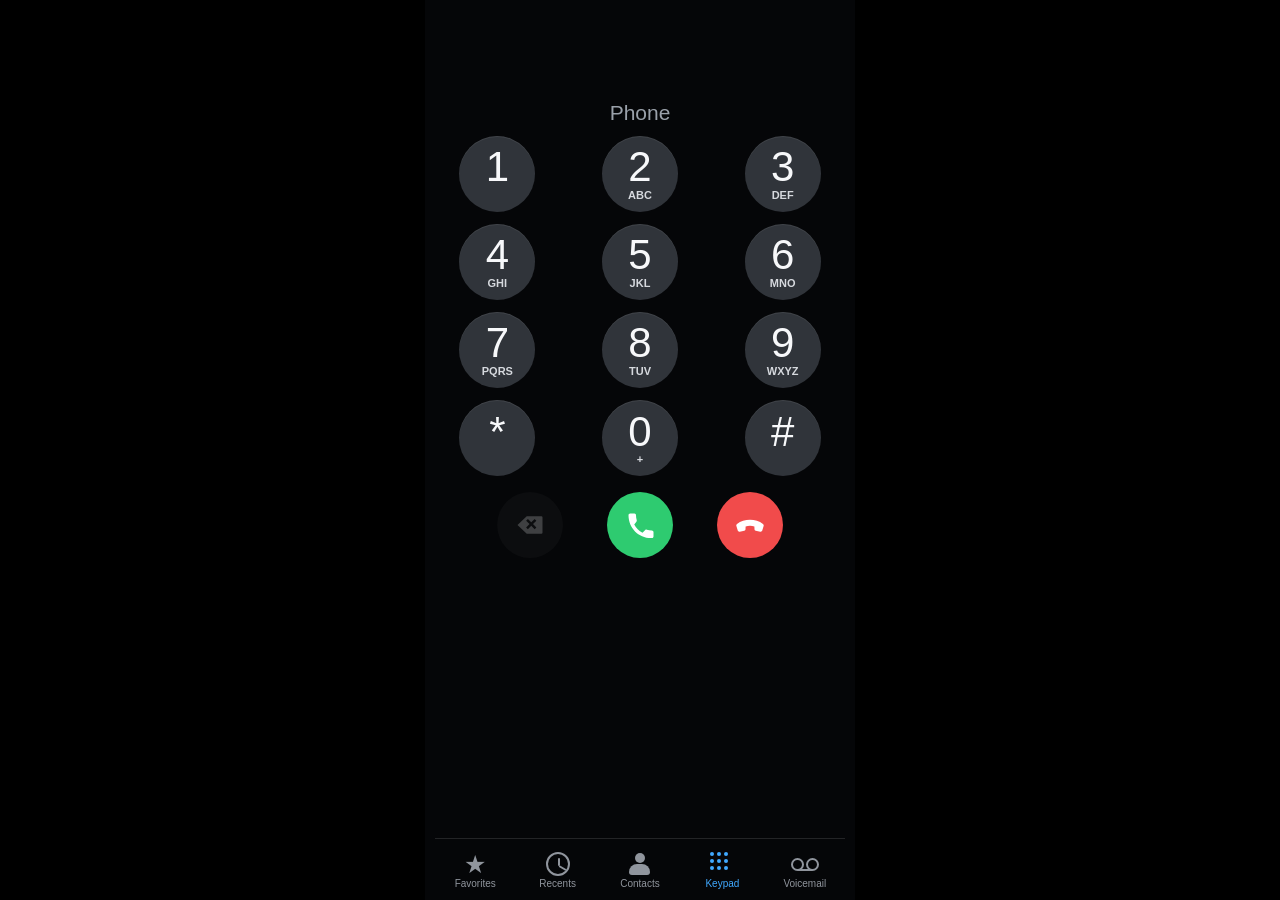
==== index.html @ d6d91396 "Add files via upload" ====
<!doctype html>
<html lang="en">
  <head>
    <meta charset="utf-8">
    <meta name="viewport" content="width=device-width, initial-scale=1, viewport-fit=cover">
    <meta name="theme-color" content="#050608">
    <meta name="apple-mobile-web-app-capable" content="yes">
    <meta name="apple-mobile-web-app-title" content="Phone">
    <meta name="apple-mobile-web-app-status-bar-style" content="black-translucent">
    <title>Phone</title>
    <link rel="manifest" href="manifest.webmanifest?v=19">
    <link rel="stylesheet" href="styles-v22.css">
  </head>
  <body>
    <main class="phone-shell" aria-label="Phone">
      <section class="screen" aria-label="Dialer">
        <section class="call-display" aria-live="polite">
          <div id="carrier" class="carrier">No Caller ID</div>
          <div id="numberDisplay" class="number-display" aria-label="Entered phone number">&nbsp;</div>
          <div id="callState" class="call-state">Phone</div>
        </section>

        <section class="keypad" aria-label="Dial pad">
          <button class="key" data-key="1" aria-label="1"><span>1</span><small>&nbsp;</small></button>
          <button class="key" data-key="2" aria-label="2 ABC"><span>2</span><small>ABC</small></button>
          <button class="key" data-key="3" aria-label="3 DEF"><span>3</span><small>DEF</small></button>
          <button class="key" data-key="4" aria-label="4 GHI"><span>4</span><small>GHI</small></button>
          <button class="key" data-key="5" aria-label="5 JKL"><span>5</span><small>JKL</small></button>
          <button class="key" data-key="6" aria-label="6 MNO"><span>6</span><small>MNO</small></button>
          <button class="key" data-key="7" aria-label="7 PQRS"><span>7</span><small>PQRS</small></button>
          <button class="key" data-key="8" aria-label="8 TUV"><span>8</span><small>TUV</small></button>
          <button class="key" data-key="9" aria-label="9 WXYZ"><span>9</span><small>WXYZ</small></button>
          <button class="key" data-key="*" aria-label="star"><span>*</span><small>&nbsp;</small></button>
          <button class="key" data-key="0" aria-label="0 plus"><span>0</span><small>+</small></button>
          <button class="key" data-key="#" aria-label="pound"><span>#</span><small>&nbsp;</small></button>
        </section>

        <section class="controls" aria-label="Call controls">
          <button id="backspace" class="icon-button ghost" aria-label="Delete last digit">
            <svg viewBox="0 0 24 24" aria-hidden="true"><path d="M21 5H9.4L2 12l7.4 7H21a1 1 0 0 0 1-1V6a1 1 0 0 0-1-1Zm-5.3 10.3L13 12.6l-2.7 2.7-1.4-1.4 2.7-2.7-2.7-2.7 1.4-1.4L13 9.8l2.7-2.7 1.4 1.4-2.7 2.7 2.7 2.7-1.4 1.4Z"/></svg>
          </button>
          <button id="callButton" class="call-button" aria-label="Call">
            <svg viewBox="0 0 24 24" aria-hidden="true"><path d="M6.6 10.8c1.4 2.8 3.8 5.2 6.6 6.6l2.2-2.2c.3-.3.8-.4 1.2-.3 1.3.4 2.7.6 4.1.6.7 0 1.3.6 1.3 1.3v3.5c0 .7-.6 1.3-1.3 1.3C10.4 22 2 13.6 2 3.3 2 2.6 2.6 2 3.3 2h3.5C7.5 2 8 2.6 8 3.3c0 1.4.2 2.8.6 4.1.1.4 0 .9-.3 1.2l-1.7 2.2Z"/></svg>
          </button>
          <button id="endButton" class="icon-button end" aria-label="End call">
            <svg viewBox="0 0 24 24" aria-hidden="true"><path d="M21.8 15.6c-.2.7-.9 1.1-1.6.9l-3.6-.8c-.6-.1-1-.6-1-1.2l-.1-2.2c-2.3-.7-4.7-.7-7 0l-.1 2.2c0 .6-.4 1.1-1 1.2l-3.6.8c-.7.2-1.4-.2-1.6-.9L1.1 12c-.2-.6 0-1.2.5-1.6 5.8-4.5 15-4.5 20.8 0 .5.4.7 1 .5 1.6l-1.1 3.6Z"/></svg>
          </button>
        </section>

        <nav class="phone-tabs" aria-label="Phone sections">
          <button class="phone-tab" type="button" aria-disabled="true">
            <span class="tab-icon star-icon" aria-hidden="true">★</span>
            <span>Favorites</span>
          </button>
          <button class="phone-tab" type="button" aria-disabled="true">
            <span class="tab-icon clock-icon" aria-hidden="true"></span>
            <span>Recents</span>
          </button>
          <button class="phone-tab" type="button" aria-disabled="true">
            <span class="tab-icon contact-icon" aria-hidden="true"></span>
            <span>Contacts</span>
          </button>
          <button class="phone-tab active" type="button" aria-current="page">
            <span class="tab-icon keypad-icon" aria-hidden="true"><i></i><i></i><i></i><i></i><i></i><i></i><i></i><i></i><i></i></span>
            <span>Keypad</span>
          </button>
          <button class="phone-tab" type="button" aria-disabled="true">
            <span class="tab-icon voicemail-icon" aria-hidden="true"><i></i><i></i></span>
            <span>Voicemail</span>
          </button>
        </nav>
      </section>
    </main>

    <audio id="correctAudio" preload="auto" src="assets/correct-call.mp3"></audio>
    <audio id="wrongAudio" preload="auto" src="assets/wrong-number.mp3"></audio>
    <script src="app-v22.js"></script>
  </body>
</html>
---- styles-v22.css ----
:root {
  color-scheme: dark;
  --key-size: clamp(56px, min(19vw, 9.1dvh), 76px);
  --key-gap: clamp(7px, 1.35dvh, 13px);
  --control-size: clamp(56px, 8dvh, 66px);
  --bg: #0b0d10;
  --case: #111317;
  --case-edge: #292d33;
  --glass: #050608;
  --text: #f7f8fa;
  --muted: #9aa1aa;
  --key: #30343a;
  --key-active: #4b5159;
  --green: #2ecb70;
  --red: #f14b4b;
}

* {
  box-sizing: border-box;
}

html,
body {
  width: 100%;
  height: 100%;
  min-height: 100%;
  margin: 0;
}

body {
  min-height: 100dvh;
  overflow: hidden;
  background: #000;
  color: var(--text);
  font-family: -apple-system, BlinkMacSystemFont, "SF Pro Display", "Segoe UI", sans-serif;
  letter-spacing: 0;
  user-select: none;
  -webkit-tap-highlight-color: transparent;
}

button {
  border: 0;
  color: inherit;
  font: inherit;
}

.phone-shell {
  width: min(100vw, 430px);
  height: 100dvh;
  min-height: 0;
  margin: 0 auto;
  padding: 0;
  background: var(--glass);
}

.screen {
  position: relative;
  display: grid;
  grid-template-rows: auto auto auto minmax(0, 1fr) auto;
  width: 100%;
  height: 100%;
  overflow: hidden;
  padding: max(10px, env(safe-area-inset-top)) 22px max(2px, env(safe-area-inset-bottom));
  border-radius: 0;
  background: var(--glass);
}

.call-display {
  display: flex;
  flex-direction: column;
  justify-content: end;
  min-width: 0;
  height: clamp(92px, 15dvh, 126px);
  padding: 0 0 clamp(6px, 1.2dvh, 12px);
  text-align: center;
}

.carrier {
  display: none;
}

.number-display {
  min-height: 42px;
  width: 100%;
  overflow: hidden;
  text-overflow: ellipsis;
  color: var(--text);
  font-size: clamp(30px, 8vw, 43px);
  font-weight: 350;
  line-height: 1.12;
  white-space: nowrap;
}

.call-state {
  min-height: 20px;
  color: var(--muted);
  font-size: clamp(16px, 4.2vw, 21px);
  line-height: 1.2;
}

.keypad {
  display: grid;
  grid-template-columns: repeat(3, minmax(0, 1fr));
  gap: var(--key-gap) clamp(24px, 9vw, 48px);
  justify-items: center;
  width: 100%;
  max-width: 380px;
  margin: 0 auto;
  padding: 0 0 clamp(6px, 1.3dvh, 12px);
}

.key {
  display: flex;
  flex-direction: column;
  align-items: center;
  justify-content: center;
  width: var(--key-size);
  height: var(--key-size);
  padding: 0;
  aspect-ratio: 1;
  border-radius: 999px;
  background: var(--key);
  line-height: 1;
  text-align: center;
  box-shadow: inset 0 1px 0 rgba(255, 255, 255, .08);
  transition: background .08s ease, transform .08s ease;
}

.key span {
  display: block;
  width: 100%;
  height: auto;
  font-size: clamp(31px, 9vw, 42px);
  font-weight: 360;
  font-variant-numeric: tabular-nums;
  line-height: .9;
  text-align: center;
  transform: translateY(1px);
}

.key small {
  display: block;
  width: 100%;
  height: 11px;
  margin-top: 5px;
  font-size: clamp(8px, 2.6vw, 11px);
  font-weight: 750;
  line-height: 11px;
  text-align: center;
  color: #d6d9de;
}

.key:active,
.key.is-pressed {
  background: var(--key-active);
  transform: scale(.96);
}

.controls {
  display: grid;
  grid-template-columns: repeat(3, minmax(0, 1fr));
  align-items: center;
  justify-items: center;
  width: 100%;
  max-width: 330px;
  min-height: calc(var(--control-size) + 10px);
  margin: 0 auto;
  padding: 4px 0 6px;
}

.call-button,
.icon-button {
  display: grid;
  place-items: center;
  width: var(--control-size);
  height: var(--control-size);
  padding: 0;
  border-radius: 999px;
  transition: filter .1s ease, transform .1s ease, opacity .1s ease;
}

.call-button {
  background: var(--green);
}

.icon-button {
  background: rgba(255, 255, 255, .12);
}

.icon-button.ghost {
  opacity: .72;
}

.icon-button.end {
  background: var(--red);
}

.icon-button:disabled {
  opacity: .24;
}

.call-button:active,
.icon-button:active {
  filter: brightness(1.12);
  transform: scale(.95);
}

svg {
  display: block;
  width: 30px;
  height: 30px;
  margin: auto;
  fill: currentColor;
}

.call-button svg,
.end svg {
  color: #fff;
}

.call-button svg {
  transform: translate(1px, 1px);
}

.end svg {
  transform: translateY(1px);
}

.phone-tabs {
  grid-row: 5;
  display: grid;
  grid-template-columns: repeat(5, minmax(0, 1fr));
  align-items: end;
  gap: 2px;
  margin: 0 -12px;
  padding: 3px 0 0;
  border-top: 1px solid rgba(255, 255, 255, .12);
}

.phone-tab {
  display: grid;
  justify-items: center;
  align-content: center;
  gap: 3px;
  min-width: 0;
  height: clamp(45px, 7dvh, 56px);
  padding: 0;
  background: transparent;
  color: #90959d;
  font-size: clamp(8px, 2.4vw, 10px);
  line-height: 1;
}

.phone-tab.active {
  color: #40a9ff;
}

.tab-icon {
  position: relative;
  display: grid;
  place-items: center;
  width: 24px;
  height: 24px;
}

.star-icon {
  font-size: 25px;
  line-height: 24px;
}

.clock-icon {
  border: 2px solid currentColor;
  border-radius: 50%;
}

.clock-icon::before,
.clock-icon::after {
  content: "";
  position: absolute;
  left: 10px;
  top: 4px;
  width: 2px;
  height: 8px;
  border-radius: 2px;
  background: currentColor;
  transform-origin: 1px 8px;
}

.clock-icon::after {
  transform: rotate(120deg);
}

.contact-icon::before {
  content: "";
  position: absolute;
  top: 1px;
  width: 10px;
  height: 10px;
  border-radius: 50%;
  background: currentColor;
}

.contact-icon::after {
  content: "";
  position: absolute;
  bottom: 1px;
  width: 21px;
  height: 11px;
  border-radius: 11px 11px 4px 4px;
  background: currentColor;
}

.keypad-icon {
  grid-template-columns: repeat(3, 4px);
  grid-template-rows: repeat(3, 4px);
  gap: 3px;
}

.keypad-icon i {
  width: 4px;
  height: 4px;
  border-radius: 50%;
  background: currentColor;
}

.voicemail-icon {
  width: 28px;
}

.voicemail-icon::before {
  content: "";
  position: absolute;
  left: 7px;
  right: 7px;
  bottom: 5px;
  height: 2px;
  background: currentColor;
}

.voicemail-icon i {
  position: absolute;
  bottom: 5px;
  width: 13px;
  height: 13px;
  border: 2px solid currentColor;
  border-radius: 50%;
}

.voicemail-icon i:first-child {
  left: 0;
}

.voicemail-icon i:last-child {
  right: 0;
}

@media (max-height: 760px) {
  :root {
    --key-size: clamp(48px, min(16.5vw, 8.1dvh), 58px);
    --key-gap: clamp(4px, 1dvh, 8px);
    --control-size: clamp(50px, 7.2dvh, 58px);
  }

  .screen {
    padding-top: max(6px, env(safe-area-inset-top));
    padding-bottom: max(2px, env(safe-area-inset-bottom));
  }

  .call-display {
    height: clamp(74px, 13dvh, 92px);
    padding-bottom: 6px;
  }

  .phone-tab {
    height: 46px;
  }
}

@media (max-height: 620px) {
  :root {
    --key-size: clamp(42px, min(14.5vw, 7.2dvh), 50px);
    --key-gap: 4px;
    --control-size: 48px;
  }

  .number-display {
    min-height: 36px;
    font-size: 27px;
  }

  .call-state {
    min-height: 16px;
    font-size: 13px;
  }

  .key span {
    font-size: 27px;
    line-height: .92;
  }

  .key small {
    height: 9px;
    margin-top: 3px;
    font-size: 8px;
    line-height: 9px;
  }

  .phone-tab {
    height: 42px;
    font-size: 8px;
  }
}

@media (max-width: 500px) {
  body {
    display: block;
    background: #000;
  }

  .phone-shell {
    width: 100vw;
    height: 100dvh;
    min-height: 0;
    padding: 0;
    border: 0;
    border-radius: 0;
    box-shadow: none;
  }

  .screen {
    border-radius: 0;
  }
}

@media (display-mode: standalone) {
  body {
    background: #000;
  }

  .phone-shell {
    width: 100vw;
    height: 100dvh;
    min-height: 0;
    padding: 0;
    border: 0;
    border-radius: 0;
    box-shadow: none;
  }

  .screen {
    border-radius: 0;
  }
}
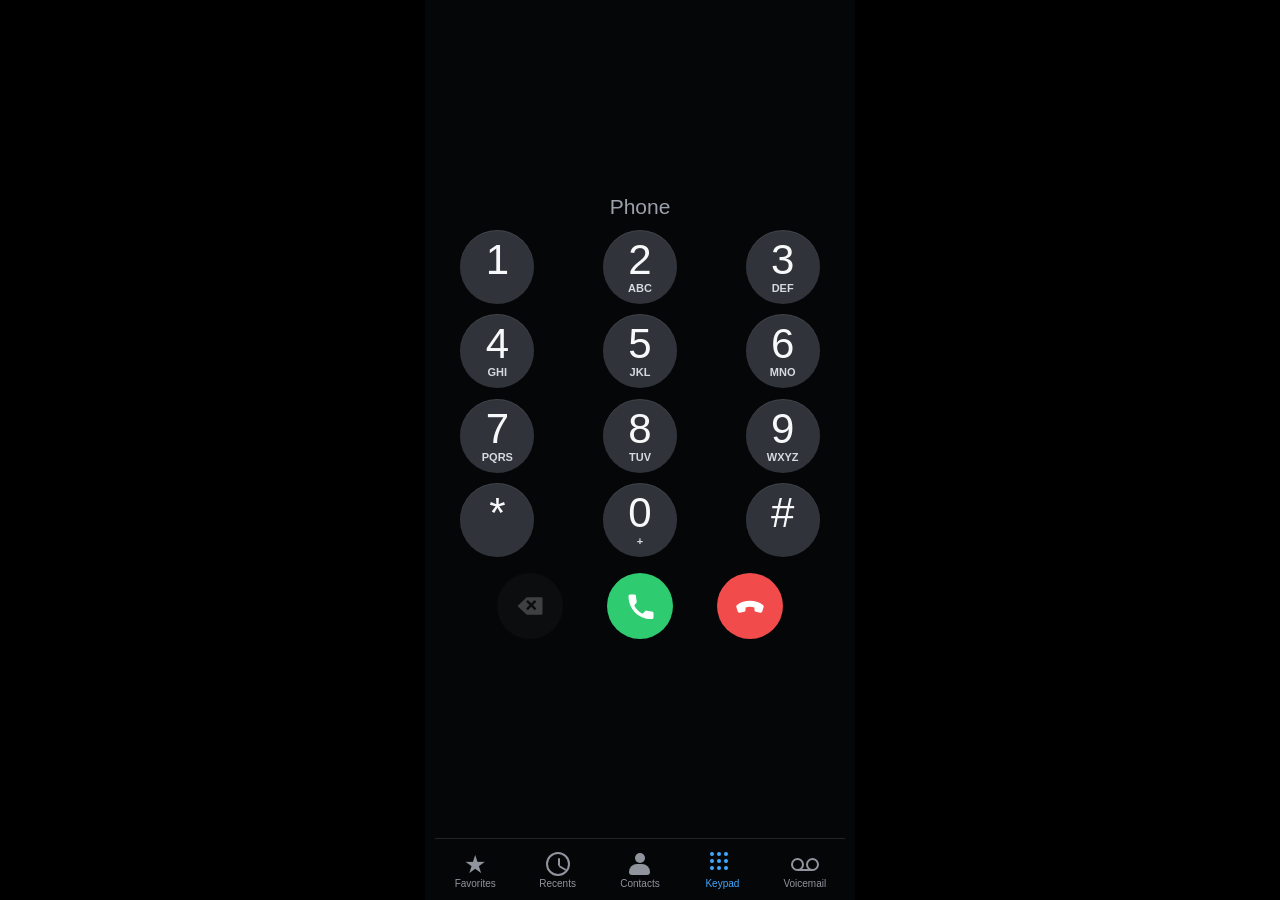
==== commit fd1bd663: "Add files via upload" ====
--- a/index.html
+++ b/index.html
@@ -9,7 +9,7 @@
     <meta name="apple-mobile-web-app-status-bar-style" content="black-translucent">
     <title>Phone</title>
     <link rel="manifest" href="manifest.webmanifest?v=19">
-    <link rel="stylesheet" href="styles-v22.css">
+    <link rel="stylesheet" href="styles-v24.css">
   </head>
   <body>
     <main class="phone-shell" aria-label="Phone">
@@ -74,6 +74,6 @@
 
     <audio id="correctAudio" preload="auto" src="assets/correct-call.mp3"></audio>
     <audio id="wrongAudio" preload="auto" src="assets/wrong-number.mp3"></audio>
-    <script src="app-v22.js"></script>
+    <script src="app-v24.js"></script>
   </body>
 </html>
--- a/styles-v24.css
+++ b/styles-v24.css
@@ -0,0 +1,457 @@
+:root {
+  color-scheme: dark;
+  --key-size: clamp(54px, min(18.5vw, 8.7dvh), 74px);
+  --key-gap: clamp(6px, 1.15dvh, 12px);
+  --control-size: clamp(56px, 8dvh, 66px);
+  --bg: #0b0d10;
+  --case: #111317;
+  --case-edge: #292d33;
+  --glass: #050608;
+  --text: #f7f8fa;
+  --muted: #9aa1aa;
+  --key: #30343a;
+  --key-active: #4b5159;
+  --green: #2ecb70;
+  --red: #f14b4b;
+}
+
+* {
+  box-sizing: border-box;
+}
+
+html,
+body {
+  width: 100%;
+  height: 100%;
+  min-height: 100%;
+  margin: 0;
+}
+
+body {
+  min-height: 100dvh;
+  overflow: hidden;
+  background: #000;
+  color: var(--text);
+  font-family: -apple-system, BlinkMacSystemFont, "SF Pro Display", "Segoe UI", sans-serif;
+  letter-spacing: 0;
+  user-select: none;
+  -webkit-tap-highlight-color: transparent;
+}
+
+button {
+  border: 0;
+  color: inherit;
+  font: inherit;
+}
+
+.phone-shell {
+  width: min(100vw, 430px);
+  height: 100dvh;
+  min-height: 0;
+  margin: 0 auto;
+  padding: 0;
+  background: var(--glass);
+}
+
+.screen {
+  position: relative;
+  display: grid;
+  grid-template-rows: auto auto auto minmax(0, 1fr) auto;
+  width: 100%;
+  height: 100%;
+  overflow: hidden;
+  padding: max(10px, env(safe-area-inset-top)) 22px max(2px, env(safe-area-inset-bottom));
+  border-radius: 0;
+  background: var(--glass);
+}
+
+.call-display {
+  display: flex;
+  flex-direction: column;
+  justify-content: end;
+  min-width: 0;
+  height: clamp(140px, 25dvh, 220px);
+  padding: 0 0 clamp(6px, 1.2dvh, 12px);
+  text-align: center;
+}
+
+.carrier {
+  display: none;
+}
+
+.number-display {
+  min-height: 42px;
+  width: 100%;
+  overflow: hidden;
+  text-overflow: ellipsis;
+  color: var(--text);
+  font-size: clamp(30px, 8vw, 43px);
+  font-weight: 350;
+  line-height: 1.12;
+  white-space: nowrap;
+}
+
+.call-state {
+  min-height: 20px;
+  color: var(--muted);
+  font-size: clamp(16px, 4.2vw, 21px);
+  line-height: 1.2;
+}
+
+.keypad {
+  display: grid;
+  grid-template-columns: repeat(3, minmax(0, 1fr));
+  gap: var(--key-gap) clamp(24px, 9vw, 48px);
+  justify-items: center;
+  width: 100%;
+  max-width: 380px;
+  margin: 0 auto;
+  padding: 0 0 clamp(6px, 1.3dvh, 12px);
+}
+
+.key {
+  display: flex;
+  flex-direction: column;
+  align-items: center;
+  justify-content: center;
+  width: var(--key-size);
+  height: var(--key-size);
+  padding: 0;
+  aspect-ratio: 1;
+  border-radius: 999px;
+  background: var(--key);
+  line-height: 1;
+  text-align: center;
+  box-shadow: inset 0 1px 0 rgba(255, 255, 255, .08);
+  transition: background .08s ease, transform .08s ease;
+}
+
+.key span {
+  display: block;
+  width: 100%;
+  height: auto;
+  font-size: clamp(31px, 9vw, 42px);
+  font-weight: 360;
+  font-variant-numeric: tabular-nums;
+  line-height: .9;
+  text-align: center;
+  transform: translateY(1px);
+}
+
+.key small {
+  display: block;
+  width: 100%;
+  height: 11px;
+  margin-top: 5px;
+  font-size: clamp(8px, 2.6vw, 11px);
+  font-weight: 750;
+  line-height: 11px;
+  text-align: center;
+  color: #d6d9de;
+}
+
+.key:active,
+.key.is-pressed {
+  background: var(--key-active);
+  transform: scale(.96);
+}
+
+.controls {
+  display: grid;
+  grid-template-columns: repeat(3, minmax(0, 1fr));
+  align-items: center;
+  justify-items: center;
+  width: 100%;
+  max-width: 330px;
+  min-height: calc(var(--control-size) + 10px);
+  margin: 0 auto;
+  padding: 4px 0 6px;
+}
+
+.call-button,
+.icon-button {
+  display: grid;
+  place-items: center;
+  width: var(--control-size);
+  height: var(--control-size);
+  padding: 0;
+  border-radius: 999px;
+  transition: filter .1s ease, transform .1s ease, opacity .1s ease;
+}
+
+.call-button {
+  background: var(--green);
+}
+
+.icon-button {
+  background: rgba(255, 255, 255, .12);
+}
+
+.icon-button.ghost {
+  opacity: .72;
+}
+
+.icon-button.end {
+  background: var(--red);
+}
+
+.icon-button:disabled {
+  opacity: .24;
+}
+
+.call-button:active,
+.icon-button:active {
+  filter: brightness(1.12);
+  transform: scale(.95);
+}
+
+svg {
+  display: block;
+  width: 30px;
+  height: 30px;
+  margin: auto;
+  fill: currentColor;
+}
+
+.call-button svg,
+.end svg {
+  color: #fff;
+}
+
+.call-button svg {
+  transform: translate(1px, 1px);
+}
+
+.end svg {
+  transform: translateY(1px);
+}
+
+.phone-tabs {
+  grid-row: 5;
+  display: grid;
+  grid-template-columns: repeat(5, minmax(0, 1fr));
+  align-items: end;
+  gap: 2px;
+  margin: 0 -12px;
+  padding: 3px 0 0;
+  border-top: 1px solid rgba(255, 255, 255, .12);
+}
+
+.phone-tab {
+  display: grid;
+  justify-items: center;
+  align-content: center;
+  gap: 3px;
+  min-width: 0;
+  height: clamp(45px, 7dvh, 56px);
+  padding: 0;
+  background: transparent;
+  color: #90959d;
+  font-size: clamp(8px, 2.4vw, 10px);
+  line-height: 1;
+}
+
+.phone-tab.active {
+  color: #40a9ff;
+}
+
+.tab-icon {
+  position: relative;
+  display: grid;
+  place-items: center;
+  width: 24px;
+  height: 24px;
+}
+
+.star-icon {
+  font-size: 25px;
+  line-height: 24px;
+}
+
+.clock-icon {
+  border: 2px solid currentColor;
+  border-radius: 50%;
+}
+
+.clock-icon::before,
+.clock-icon::after {
+  content: "";
+  position: absolute;
+  left: 10px;
+  top: 4px;
+  width: 2px;
+  height: 8px;
+  border-radius: 2px;
+  background: currentColor;
+  transform-origin: 1px 8px;
+}
+
+.clock-icon::after {
+  transform: rotate(120deg);
+}
+
+.contact-icon::before {
+  content: "";
+  position: absolute;
+  top: 1px;
+  width: 10px;
+  height: 10px;
+  border-radius: 50%;
+  background: currentColor;
+}
+
+.contact-icon::after {
+  content: "";
+  position: absolute;
+  bottom: 1px;
+  width: 21px;
+  height: 11px;
+  border-radius: 11px 11px 4px 4px;
+  background: currentColor;
+}
+
+.keypad-icon {
+  grid-template-columns: repeat(3, 4px);
+  grid-template-rows: repeat(3, 4px);
+  gap: 3px;
+}
+
+.keypad-icon i {
+  width: 4px;
+  height: 4px;
+  border-radius: 50%;
+  background: currentColor;
+}
+
+.voicemail-icon {
+  width: 28px;
+}
+
+.voicemail-icon::before {
+  content: "";
+  position: absolute;
+  left: 7px;
+  right: 7px;
+  bottom: 5px;
+  height: 2px;
+  background: currentColor;
+}
+
+.voicemail-icon i {
+  position: absolute;
+  bottom: 5px;
+  width: 13px;
+  height: 13px;
+  border: 2px solid currentColor;
+  border-radius: 50%;
+}
+
+.voicemail-icon i:first-child {
+  left: 0;
+}
+
+.voicemail-icon i:last-child {
+  right: 0;
+}
+
+@media (max-height: 760px) {
+  :root {
+    --key-size: clamp(46px, min(16vw, 7.8dvh), 56px);
+    --key-gap: clamp(3px, .85dvh, 7px);
+    --control-size: clamp(48px, 7dvh, 56px);
+  }
+
+  .screen {
+    padding-top: max(6px, env(safe-area-inset-top));
+    padding-bottom: max(2px, env(safe-area-inset-bottom));
+  }
+
+  .call-display {
+    height: clamp(128px, 24dvh, 178px);
+    padding-bottom: 6px;
+  }
+
+  .phone-tab {
+    height: 46px;
+  }
+}
+
+@media (max-height: 620px) {
+  :root {
+    --key-size: clamp(40px, min(14vw, 6.8dvh), 48px);
+    --key-gap: 3px;
+    --control-size: 46px;
+  }
+
+  .call-display {
+    height: clamp(110px, 22dvh, 140px);
+  }
+
+  .number-display {
+    min-height: 36px;
+    font-size: 27px;
+  }
+
+  .call-state {
+    min-height: 16px;
+    font-size: 13px;
+  }
+
+  .key span {
+    font-size: 27px;
+    line-height: .92;
+  }
+
+  .key small {
+    height: 9px;
+    margin-top: 3px;
+    font-size: 8px;
+    line-height: 9px;
+  }
+
+  .phone-tab {
+    height: 42px;
+    font-size: 8px;
+  }
+}
+
+@media (max-width: 500px) {
+  body {
+    display: block;
+    background: #000;
+  }
+
+  .phone-shell {
+    width: 100vw;
+    height: 100dvh;
+    min-height: 0;
+    padding: 0;
+    border: 0;
+    border-radius: 0;
+    box-shadow: none;
+  }
+
+  .screen {
+    border-radius: 0;
+  }
+}
+
+@media (display-mode: standalone) {
+  body {
+    background: #000;
+  }
+
+  .phone-shell {
+    width: 100vw;
+    height: 100dvh;
+    min-height: 0;
+    padding: 0;
+    border: 0;
+    border-radius: 0;
+    box-shadow: none;
+  }
+
+  .screen {
+    border-radius: 0;
+  }
+}
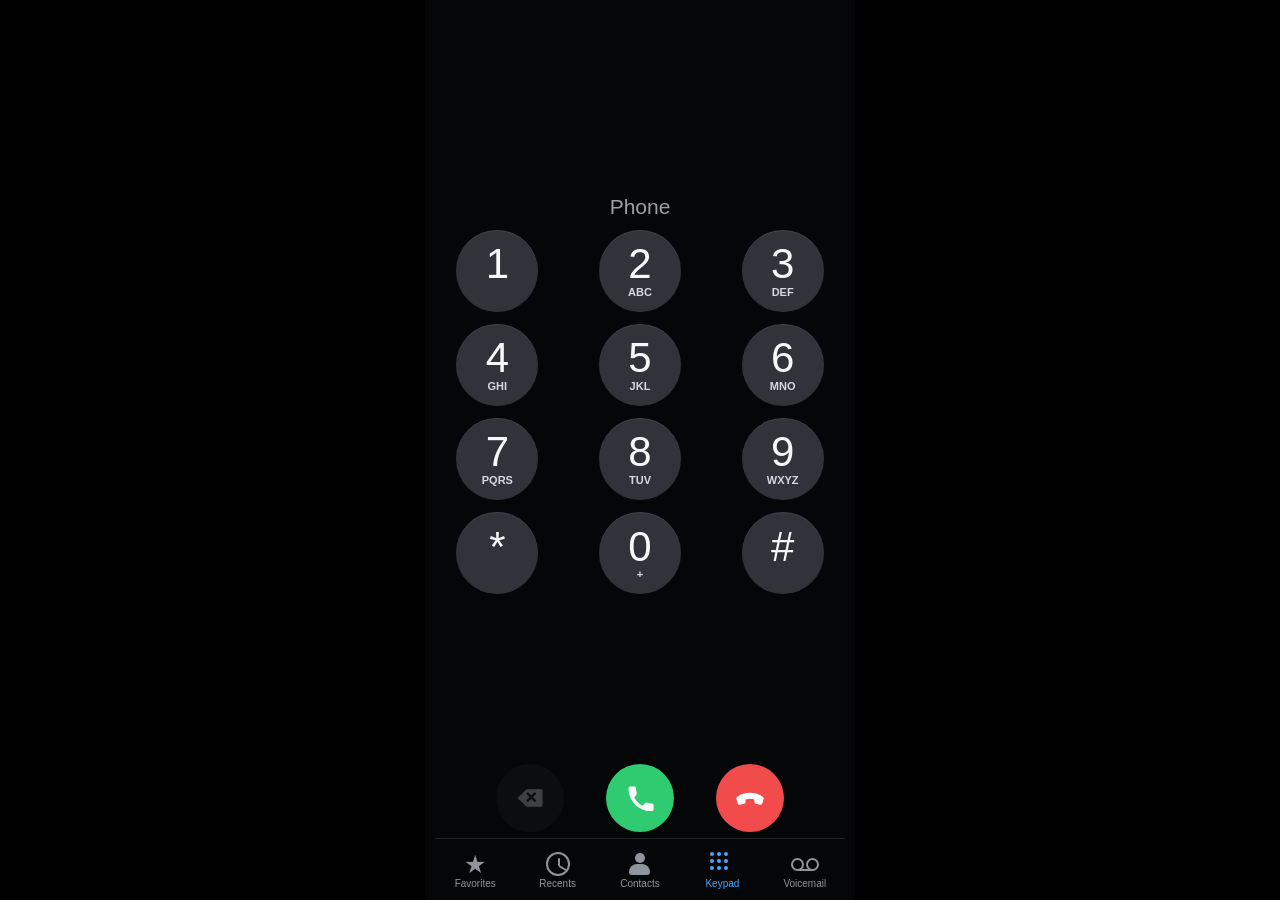
==== commit b2c28302: "Add files via upload" ====
--- a/index.html
+++ b/index.html
@@ -9,7 +9,7 @@
     <meta name="apple-mobile-web-app-status-bar-style" content="black-translucent">
     <title>Phone</title>
     <link rel="manifest" href="manifest.webmanifest?v=19">
-    <link rel="stylesheet" href="styles-v24.css">
+    <link rel="stylesheet" href="styles-v25.css">
   </head>
   <body>
     <main class="phone-shell" aria-label="Phone">
@@ -74,6 +74,6 @@
 
     <audio id="correctAudio" preload="auto" src="assets/correct-call.mp3"></audio>
     <audio id="wrongAudio" preload="auto" src="assets/wrong-number.mp3"></audio>
-    <script src="app-v24.js"></script>
+    <script src="app-v25.js"></script>
   </body>
 </html>
--- a/styles-v25.css
+++ b/styles-v25.css
@@ -0,0 +1,458 @@
+:root {
+  color-scheme: dark;
+  --key-size: clamp(64px, min(21vw, 9.5dvh), 82px);
+  --key-gap: clamp(8px, 1.35dvh, 14px);
+  --control-size: clamp(58px, 8.2dvh, 68px);
+  --bg: #0b0d10;
+  --case: #111317;
+  --case-edge: #292d33;
+  --glass: #050608;
+  --text: #f7f8fa;
+  --muted: #9aa1aa;
+  --key: #30343a;
+  --key-active: #4b5159;
+  --green: #2ecb70;
+  --red: #f14b4b;
+}
+
+* {
+  box-sizing: border-box;
+}
+
+html,
+body {
+  width: 100%;
+  height: 100%;
+  min-height: 100%;
+  margin: 0;
+}
+
+body {
+  min-height: 100dvh;
+  overflow: hidden;
+  background: #000;
+  color: var(--text);
+  font-family: -apple-system, BlinkMacSystemFont, "SF Pro Display", "Segoe UI", sans-serif;
+  letter-spacing: 0;
+  user-select: none;
+  -webkit-tap-highlight-color: transparent;
+}
+
+button {
+  border: 0;
+  color: inherit;
+  font: inherit;
+}
+
+.phone-shell {
+  width: min(100vw, 430px);
+  height: 100dvh;
+  min-height: 0;
+  margin: 0 auto;
+  padding: 0;
+  background: var(--glass);
+}
+
+.screen {
+  position: relative;
+  display: grid;
+  grid-template-rows: auto auto minmax(0, 1fr) auto auto;
+  width: 100%;
+  height: 100%;
+  overflow: hidden;
+  padding: max(10px, env(safe-area-inset-top)) 22px max(2px, env(safe-area-inset-bottom));
+  border-radius: 0;
+  background: var(--glass);
+}
+
+.call-display {
+  display: flex;
+  flex-direction: column;
+  justify-content: end;
+  min-width: 0;
+  height: clamp(140px, 25dvh, 220px);
+  padding: 0 0 clamp(6px, 1.2dvh, 12px);
+  text-align: center;
+}
+
+.carrier {
+  display: none;
+}
+
+.number-display {
+  min-height: 42px;
+  width: 100%;
+  overflow: hidden;
+  text-overflow: ellipsis;
+  color: var(--text);
+  font-size: clamp(30px, 8vw, 43px);
+  font-weight: 350;
+  line-height: 1.12;
+  white-space: nowrap;
+}
+
+.call-state {
+  min-height: 20px;
+  color: var(--muted);
+  font-size: clamp(16px, 4.2vw, 21px);
+  line-height: 1.2;
+}
+
+.keypad {
+  display: grid;
+  grid-template-columns: repeat(3, minmax(0, 1fr));
+  gap: var(--key-gap) clamp(24px, 9vw, 48px);
+  justify-items: center;
+  width: 100%;
+  max-width: 380px;
+  margin: 0 auto;
+  padding: 0 0 clamp(6px, 1.3dvh, 12px);
+}
+
+.key {
+  display: flex;
+  flex-direction: column;
+  align-items: center;
+  justify-content: center;
+  width: var(--key-size);
+  height: var(--key-size);
+  padding: 0;
+  aspect-ratio: 1;
+  border-radius: 999px;
+  background: var(--key);
+  line-height: 1;
+  text-align: center;
+  box-shadow: inset 0 1px 0 rgba(255, 255, 255, .08);
+  transition: background .08s ease, transform .08s ease;
+}
+
+.key span {
+  display: block;
+  width: 100%;
+  height: auto;
+  font-size: clamp(31px, 9vw, 42px);
+  font-weight: 360;
+  font-variant-numeric: tabular-nums;
+  line-height: .9;
+  text-align: center;
+  transform: translateY(1px);
+}
+
+.key small {
+  display: block;
+  width: 100%;
+  height: 11px;
+  margin-top: 5px;
+  font-size: clamp(8px, 2.6vw, 11px);
+  font-weight: 750;
+  line-height: 11px;
+  text-align: center;
+  color: #d6d9de;
+}
+
+.key:active,
+.key.is-pressed {
+  background: var(--key-active);
+  transform: scale(.96);
+}
+
+.controls {
+  grid-row: 4;
+  display: grid;
+  grid-template-columns: repeat(3, minmax(0, 1fr));
+  align-items: center;
+  justify-items: center;
+  width: 100%;
+  max-width: 330px;
+  min-height: calc(var(--control-size) + 10px);
+  margin: 0 auto;
+  padding: 4px 0 6px;
+}
+
+.call-button,
+.icon-button {
+  display: grid;
+  place-items: center;
+  width: var(--control-size);
+  height: var(--control-size);
+  padding: 0;
+  border-radius: 999px;
+  transition: filter .1s ease, transform .1s ease, opacity .1s ease;
+}
+
+.call-button {
+  background: var(--green);
+}
+
+.icon-button {
+  background: rgba(255, 255, 255, .12);
+}
+
+.icon-button.ghost {
+  opacity: .72;
+}
+
+.icon-button.end {
+  background: var(--red);
+}
+
+.icon-button:disabled {
+  opacity: .24;
+}
+
+.call-button:active,
+.icon-button:active {
+  filter: brightness(1.12);
+  transform: scale(.95);
+}
+
+svg {
+  display: block;
+  width: 30px;
+  height: 30px;
+  margin: auto;
+  fill: currentColor;
+}
+
+.call-button svg,
+.end svg {
+  color: #fff;
+}
+
+.call-button svg {
+  transform: translate(1px, 1px);
+}
+
+.end svg {
+  transform: translateY(1px);
+}
+
+.phone-tabs {
+  grid-row: 5;
+  display: grid;
+  grid-template-columns: repeat(5, minmax(0, 1fr));
+  align-items: end;
+  gap: 2px;
+  margin: 0 -12px;
+  padding: 3px 0 0;
+  border-top: 1px solid rgba(255, 255, 255, .12);
+}
+
+.phone-tab {
+  display: grid;
+  justify-items: center;
+  align-content: center;
+  gap: 3px;
+  min-width: 0;
+  height: clamp(45px, 7dvh, 56px);
+  padding: 0;
+  background: transparent;
+  color: #90959d;
+  font-size: clamp(8px, 2.4vw, 10px);
+  line-height: 1;
+}
+
+.phone-tab.active {
+  color: #40a9ff;
+}
+
+.tab-icon {
+  position: relative;
+  display: grid;
+  place-items: center;
+  width: 24px;
+  height: 24px;
+}
+
+.star-icon {
+  font-size: 25px;
+  line-height: 24px;
+}
+
+.clock-icon {
+  border: 2px solid currentColor;
+  border-radius: 50%;
+}
+
+.clock-icon::before,
+.clock-icon::after {
+  content: "";
+  position: absolute;
+  left: 10px;
+  top: 4px;
+  width: 2px;
+  height: 8px;
+  border-radius: 2px;
+  background: currentColor;
+  transform-origin: 1px 8px;
+}
+
+.clock-icon::after {
+  transform: rotate(120deg);
+}
+
+.contact-icon::before {
+  content: "";
+  position: absolute;
+  top: 1px;
+  width: 10px;
+  height: 10px;
+  border-radius: 50%;
+  background: currentColor;
+}
+
+.contact-icon::after {
+  content: "";
+  position: absolute;
+  bottom: 1px;
+  width: 21px;
+  height: 11px;
+  border-radius: 11px 11px 4px 4px;
+  background: currentColor;
+}
+
+.keypad-icon {
+  grid-template-columns: repeat(3, 4px);
+  grid-template-rows: repeat(3, 4px);
+  gap: 3px;
+}
+
+.keypad-icon i {
+  width: 4px;
+  height: 4px;
+  border-radius: 50%;
+  background: currentColor;
+}
+
+.voicemail-icon {
+  width: 28px;
+}
+
+.voicemail-icon::before {
+  content: "";
+  position: absolute;
+  left: 7px;
+  right: 7px;
+  bottom: 5px;
+  height: 2px;
+  background: currentColor;
+}
+
+.voicemail-icon i {
+  position: absolute;
+  bottom: 5px;
+  width: 13px;
+  height: 13px;
+  border: 2px solid currentColor;
+  border-radius: 50%;
+}
+
+.voicemail-icon i:first-child {
+  left: 0;
+}
+
+.voicemail-icon i:last-child {
+  right: 0;
+}
+
+@media (max-height: 760px) {
+  :root {
+  --key-size: clamp(56px, min(19vw, 8.4dvh), 66px);
+  --key-gap: clamp(5px, 1dvh, 9px);
+  --control-size: clamp(54px, 7.6dvh, 62px);
+  }
+
+  .screen {
+    padding-top: max(6px, env(safe-area-inset-top));
+    padding-bottom: max(2px, env(safe-area-inset-bottom));
+  }
+
+  .call-display {
+    height: clamp(112px, 21dvh, 154px);
+    padding-bottom: 6px;
+  }
+
+  .phone-tab {
+    height: 46px;
+  }
+}
+
+@media (max-height: 620px) {
+  :root {
+    --key-size: clamp(50px, min(17vw, 7.8dvh), 58px);
+    --key-gap: 4px;
+    --control-size: 52px;
+  }
+
+  .call-display {
+    height: clamp(88px, 18dvh, 118px);
+  }
+
+  .number-display {
+    min-height: 36px;
+    font-size: 27px;
+  }
+
+  .call-state {
+    min-height: 16px;
+    font-size: 13px;
+  }
+
+  .key span {
+    font-size: 27px;
+    line-height: .92;
+  }
+
+  .key small {
+    height: 9px;
+    margin-top: 3px;
+    font-size: 8px;
+    line-height: 9px;
+  }
+
+  .phone-tab {
+    height: 42px;
+    font-size: 8px;
+  }
+}
+
+@media (max-width: 500px) {
+  body {
+    display: block;
+    background: #000;
+  }
+
+  .phone-shell {
+    width: 100vw;
+    height: 100dvh;
+    min-height: 0;
+    padding: 0;
+    border: 0;
+    border-radius: 0;
+    box-shadow: none;
+  }
+
+  .screen {
+    border-radius: 0;
+  }
+}
+
+@media (display-mode: standalone) {
+  body {
+    background: #000;
+  }
+
+  .phone-shell {
+    width: 100vw;
+    height: 100dvh;
+    min-height: 0;
+    padding: 0;
+    border: 0;
+    border-radius: 0;
+    box-shadow: none;
+  }
+
+  .screen {
+    border-radius: 0;
+  }
+}
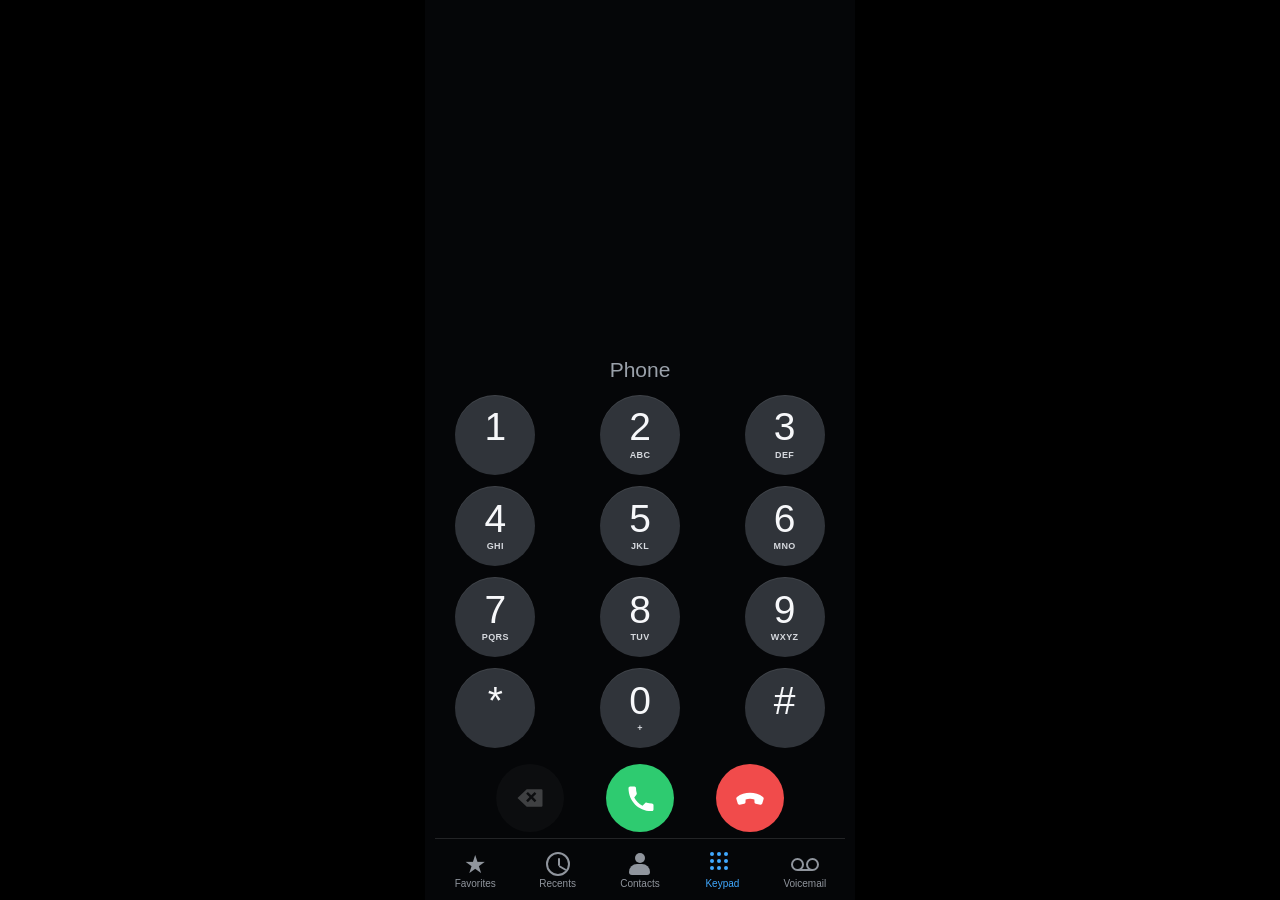
==== commit 39fc97bd: "Add files via upload" ====
--- a/index.html
+++ b/index.html
@@ -9,7 +9,7 @@
     <meta name="apple-mobile-web-app-status-bar-style" content="black-translucent">
     <title>Phone</title>
     <link rel="manifest" href="manifest.webmanifest?v=19">
-    <link rel="stylesheet" href="styles-v25.css">
+    <link rel="stylesheet" href="styles-v26.css">
   </head>
   <body>
     <main class="phone-shell" aria-label="Phone">
@@ -74,6 +74,6 @@
 
     <audio id="correctAudio" preload="auto" src="assets/correct-call.mp3"></audio>
     <audio id="wrongAudio" preload="auto" src="assets/wrong-number.mp3"></audio>
-    <script src="app-v25.js"></script>
+    <script src="app-v26.js"></script>
   </body>
 </html>
--- a/styles-v26.css
+++ b/styles-v26.css
@@ -0,0 +1,458 @@
+:root {
+  color-scheme: dark;
+  --key-size: clamp(66px, 22vw, 80px);
+  --key-gap: clamp(8px, 1.25dvh, 12px);
+  --control-size: clamp(58px, 8dvh, 68px);
+  --bg: #0b0d10;
+  --case: #111317;
+  --case-edge: #292d33;
+  --glass: #050608;
+  --text: #f7f8fa;
+  --muted: #9aa1aa;
+  --key: #30343a;
+  --key-active: #4b5159;
+  --green: #2ecb70;
+  --red: #f14b4b;
+}
+
+* {
+  box-sizing: border-box;
+}
+
+html,
+body {
+  width: 100%;
+  height: 100%;
+  min-height: 100%;
+  margin: 0;
+}
+
+body {
+  min-height: 100dvh;
+  overflow: hidden;
+  background: #000;
+  color: var(--text);
+  font-family: -apple-system, BlinkMacSystemFont, "SF Pro Display", "Segoe UI", sans-serif;
+  letter-spacing: 0;
+  user-select: none;
+  -webkit-tap-highlight-color: transparent;
+}
+
+button {
+  border: 0;
+  color: inherit;
+  font: inherit;
+}
+
+.phone-shell {
+  width: min(100vw, 430px);
+  height: 100dvh;
+  min-height: 0;
+  margin: 0 auto;
+  padding: 0;
+  background: var(--glass);
+}
+
+.screen {
+  position: relative;
+  display: grid;
+  grid-template-rows: minmax(0, 1fr) auto auto auto;
+  width: 100%;
+  height: 100%;
+  overflow: hidden;
+  padding: max(10px, env(safe-area-inset-top)) 22px max(2px, env(safe-area-inset-bottom));
+  border-radius: 0;
+  background: var(--glass);
+}
+
+.call-display {
+  display: flex;
+  flex-direction: column;
+  justify-content: end;
+  min-width: 0;
+  min-height: clamp(150px, 27dvh, 230px);
+  padding: 0 0 clamp(8px, 1.4dvh, 14px);
+  text-align: center;
+}
+
+.carrier {
+  display: none;
+}
+
+.number-display {
+  min-height: 42px;
+  width: 100%;
+  overflow: hidden;
+  text-overflow: ellipsis;
+  color: var(--text);
+  font-size: clamp(28px, 7.4vw, 40px);
+  font-weight: 350;
+  line-height: 1.12;
+  white-space: nowrap;
+}
+
+.call-state {
+  min-height: 20px;
+  color: var(--muted);
+  font-size: clamp(16px, 4.2vw, 21px);
+  line-height: 1.2;
+}
+
+.keypad {
+  display: grid;
+  grid-template-columns: repeat(3, minmax(0, 1fr));
+  gap: var(--key-gap) clamp(24px, 9vw, 48px);
+  justify-items: center;
+  width: 100%;
+  max-width: 390px;
+  margin: 0 auto;
+  padding: 0 0 clamp(8px, 1.3dvh, 12px);
+}
+
+.key {
+  display: flex;
+  flex-direction: column;
+  align-items: center;
+  justify-content: center;
+  width: var(--key-size);
+  height: var(--key-size);
+  padding: 0;
+  aspect-ratio: 1;
+  border-radius: 999px;
+  background: var(--key);
+  line-height: 1;
+  text-align: center;
+  box-shadow: inset 0 1px 0 rgba(255, 255, 255, .08);
+  transition: background .08s ease, transform .08s ease;
+}
+
+.key span {
+  display: block;
+  width: 100%;
+  height: auto;
+  font-size: clamp(30px, 8.4vw, 39px);
+  font-weight: 360;
+  font-variant-numeric: tabular-nums;
+  line-height: .88;
+  text-align: center;
+  transform: translateY(1px);
+}
+
+.key small {
+  display: block;
+  width: 100%;
+  height: 10px;
+  margin-top: 6px;
+  font-size: clamp(7px, 2.15vw, 9px);
+  font-weight: 750;
+  line-height: 10px;
+  letter-spacing: .4px;
+  text-align: center;
+  color: #d6d9de;
+}
+
+.key:active,
+.key.is-pressed {
+  background: var(--key-active);
+  transform: scale(.96);
+}
+
+.controls {
+  display: grid;
+  grid-template-columns: repeat(3, minmax(0, 1fr));
+  align-items: center;
+  justify-items: center;
+  width: 100%;
+  max-width: 330px;
+  min-height: calc(var(--control-size) + 10px);
+  margin: 0 auto;
+  padding: 4px 0 6px;
+}
+
+.call-button,
+.icon-button {
+  display: grid;
+  place-items: center;
+  width: var(--control-size);
+  height: var(--control-size);
+  padding: 0;
+  border-radius: 999px;
+  transition: filter .1s ease, transform .1s ease, opacity .1s ease;
+}
+
+.call-button {
+  background: var(--green);
+}
+
+.icon-button {
+  background: rgba(255, 255, 255, .12);
+}
+
+.icon-button.ghost {
+  opacity: .72;
+}
+
+.icon-button.end {
+  background: var(--red);
+}
+
+.icon-button:disabled {
+  opacity: .24;
+}
+
+.call-button:active,
+.icon-button:active {
+  filter: brightness(1.12);
+  transform: scale(.95);
+}
+
+svg {
+  display: block;
+  width: 30px;
+  height: 30px;
+  margin: auto;
+  fill: currentColor;
+}
+
+.call-button svg,
+.end svg {
+  color: #fff;
+}
+
+.call-button svg {
+  transform: translate(1px, 1px);
+}
+
+.end svg {
+  transform: translateY(1px);
+}
+
+.phone-tabs {
+  grid-row: 4;
+  display: grid;
+  grid-template-columns: repeat(5, minmax(0, 1fr));
+  align-items: end;
+  gap: 2px;
+  margin: 0 -12px;
+  padding: 3px 0 0;
+  border-top: 1px solid rgba(255, 255, 255, .12);
+}
+
+.phone-tab {
+  display: grid;
+  justify-items: center;
+  align-content: center;
+  gap: 3px;
+  min-width: 0;
+  height: clamp(45px, 7dvh, 56px);
+  padding: 0;
+  background: transparent;
+  color: #90959d;
+  font-size: clamp(8px, 2.4vw, 10px);
+  line-height: 1;
+}
+
+.phone-tab.active {
+  color: #40a9ff;
+}
+
+.tab-icon {
+  position: relative;
+  display: grid;
+  place-items: center;
+  width: 24px;
+  height: 24px;
+}
+
+.star-icon {
+  font-size: 25px;
+  line-height: 24px;
+}
+
+.clock-icon {
+  border: 2px solid currentColor;
+  border-radius: 50%;
+}
+
+.clock-icon::before,
+.clock-icon::after {
+  content: "";
+  position: absolute;
+  left: 10px;
+  top: 4px;
+  width: 2px;
+  height: 8px;
+  border-radius: 2px;
+  background: currentColor;
+  transform-origin: 1px 8px;
+}
+
+.clock-icon::after {
+  transform: rotate(120deg);
+}
+
+.contact-icon::before {
+  content: "";
+  position: absolute;
+  top: 1px;
+  width: 10px;
+  height: 10px;
+  border-radius: 50%;
+  background: currentColor;
+}
+
+.contact-icon::after {
+  content: "";
+  position: absolute;
+  bottom: 1px;
+  width: 21px;
+  height: 11px;
+  border-radius: 11px 11px 4px 4px;
+  background: currentColor;
+}
+
+.keypad-icon {
+  grid-template-columns: repeat(3, 4px);
+  grid-template-rows: repeat(3, 4px);
+  gap: 3px;
+}
+
+.keypad-icon i {
+  width: 4px;
+  height: 4px;
+  border-radius: 50%;
+  background: currentColor;
+}
+
+.voicemail-icon {
+  width: 28px;
+}
+
+.voicemail-icon::before {
+  content: "";
+  position: absolute;
+  left: 7px;
+  right: 7px;
+  bottom: 5px;
+  height: 2px;
+  background: currentColor;
+}
+
+.voicemail-icon i {
+  position: absolute;
+  bottom: 5px;
+  width: 13px;
+  height: 13px;
+  border: 2px solid currentColor;
+  border-radius: 50%;
+}
+
+.voicemail-icon i:first-child {
+  left: 0;
+}
+
+.voicemail-icon i:last-child {
+  right: 0;
+}
+
+@media (max-height: 760px) {
+  :root {
+  --key-size: clamp(62px, 20.5vw, 70px);
+  --key-gap: clamp(6px, .95dvh, 9px);
+  --control-size: clamp(52px, 7.3dvh, 60px);
+  }
+
+  .screen {
+    padding-top: max(6px, env(safe-area-inset-top));
+    padding-bottom: max(2px, env(safe-area-inset-bottom));
+  }
+
+  .call-display {
+    min-height: clamp(134px, 24dvh, 168px);
+    padding-bottom: 8px;
+  }
+
+  .phone-tab {
+    height: 46px;
+  }
+}
+
+@media (max-height: 620px) {
+  :root {
+    --key-size: clamp(54px, 18vw, 60px);
+    --key-gap: 4px;
+    --control-size: 50px;
+  }
+
+  .call-display {
+    min-height: clamp(104px, 20dvh, 128px);
+  }
+
+  .number-display {
+    min-height: 36px;
+    font-size: 27px;
+  }
+
+  .call-state {
+    min-height: 16px;
+    font-size: 13px;
+  }
+
+  .key span {
+    font-size: 27px;
+    line-height: .88;
+  }
+
+  .key small {
+    height: 8px;
+    margin-top: 4px;
+    font-size: 7px;
+    line-height: 8px;
+  }
+
+  .phone-tab {
+    height: 42px;
+    font-size: 8px;
+  }
+}
+
+@media (max-width: 500px) {
+  body {
+    display: block;
+    background: #000;
+  }
+
+  .phone-shell {
+    width: 100vw;
+    height: 100dvh;
+    min-height: 0;
+    padding: 0;
+    border: 0;
+    border-radius: 0;
+    box-shadow: none;
+  }
+
+  .screen {
+    border-radius: 0;
+  }
+}
+
+@media (display-mode: standalone) {
+  body {
+    background: #000;
+  }
+
+  .phone-shell {
+    width: 100vw;
+    height: 100dvh;
+    min-height: 0;
+    padding: 0;
+    border: 0;
+    border-radius: 0;
+    box-shadow: none;
+  }
+
+  .screen {
+    border-radius: 0;
+  }
+}
